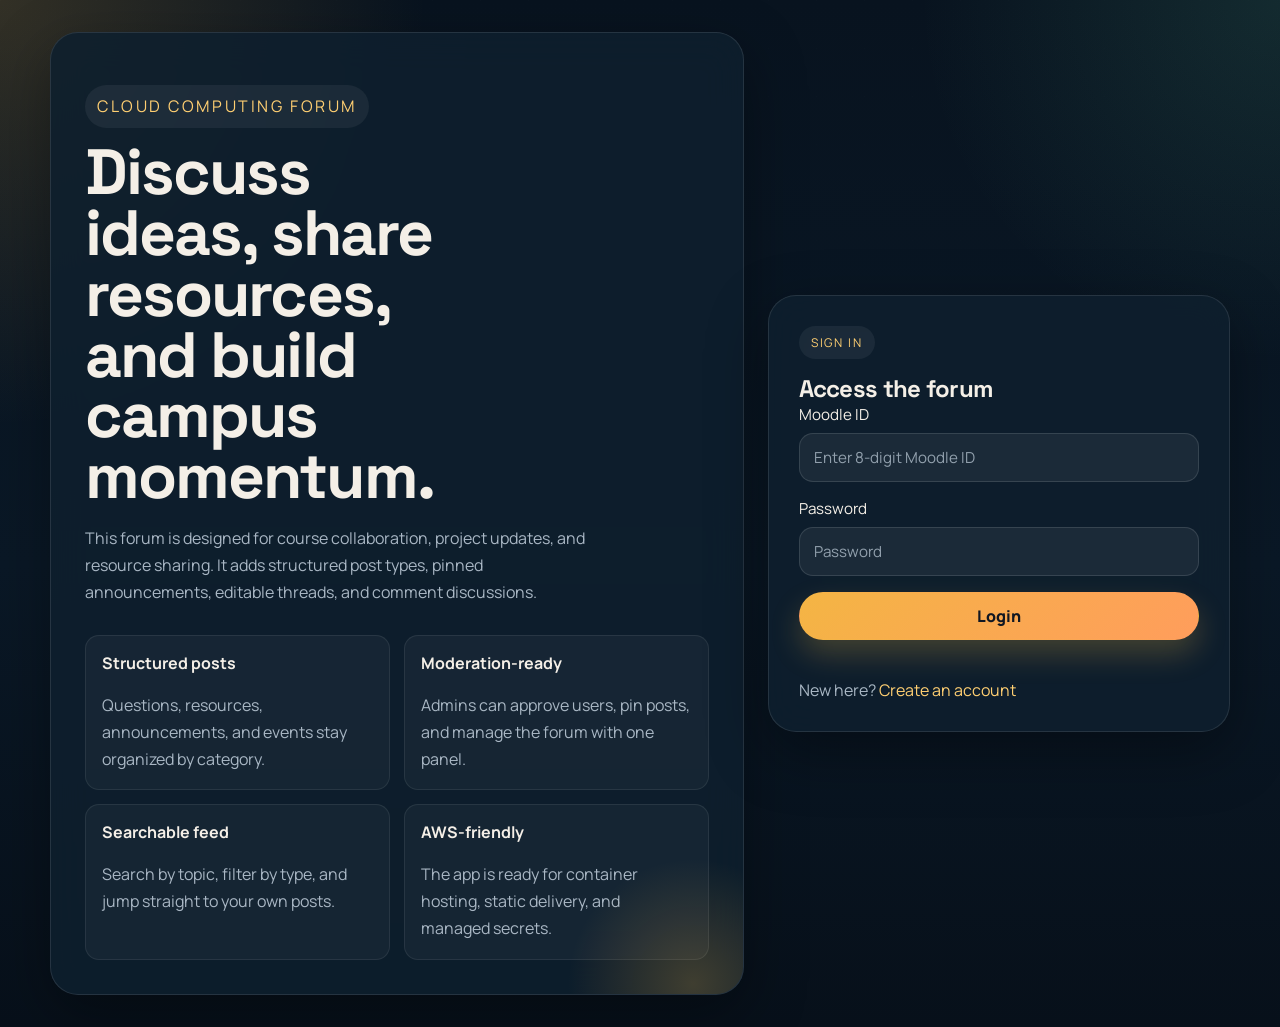
==== index.html @ 8db4f248 "first commit" ====
<!DOCTYPE html>
<html lang="en">
<head>
 <meta charset="UTF-8">
 <meta name="viewport" content="width=device-width, initial-scale=1.0">
 <title>Cloud Forum | Login</title>
 <link rel="stylesheet" href="styles.css">
</head>
<body data-page="login">
 <main class="shell">
  <section class="hero">
   <p class="eyebrow">Cloud Computing Forum</p>
   <h1>Discuss ideas, share resources, and build campus momentum.</h1>
   <p>This forum is designed for course collaboration, project updates, and resource sharing. It adds structured post types, pinned announcements, editable threads, and comment discussions.</p>

   <div class="feature-grid">
	<article class="feature-card">
	 <strong>Structured posts</strong>
	 <p>Questions, resources, announcements, and events stay organized by category.</p>
	</article>
	<article class="feature-card">
	 <strong>Moderation-ready</strong>
	 <p>Admins can approve users, pin posts, and manage the forum with one panel.</p>
	</article>
	<article class="feature-card">
	 <strong>Searchable feed</strong>
	 <p>Search by topic, filter by type, and jump straight to your own posts.</p>
	</article>
	<article class="feature-card">
	 <strong>AWS-friendly</strong>
	 <p>The app is ready for container hosting, static delivery, and managed secrets.</p>
	</article>
   </div>
  </section>

  <section class="auth-panel">
   <p class="eyebrow">Sign in</p>
   <h2>Access the forum</h2>
   <form class="auth-form" onsubmit="login(event)">
	<label>
	 Moodle ID
	 <input type="text" id="MID" placeholder="Enter 8-digit Moodle ID" inputmode="numeric" maxlength="8" required>
	</label>
	<label>
	 Password
	 <input type="password" id="password" placeholder="Password" required>
	</label>
	<button class="button button--block" type="submit">Login</button>
   </form>
   <p id="msg"></p>
   <p class="auth-links">New here? <a href="register.html">Create an account</a></p>
  </section>
 </main>

 <script src="config.js"></script>
 <script src="script.js"></script>
</body>
</html>
---- styles.css ----
@import url("https://fonts.googleapis.com/css2?family=Manrope:wght@400;500;600;700;800&family=Space+Grotesk:wght@500;700&display=swap");

:root {
  --bg: #08131f;
  --bg-elevated: rgba(8, 19, 31, 0.78);
  --panel: rgba(14, 31, 46, 0.88);
  --panel-strong: #12283a;
  --text: #f4efe7;
  --muted: #a9b7c4;
  --border: rgba(255, 255, 255, 0.1);
  --accent: #f4b544;
  --accent-strong: #ffcf72;
  --success: #67d4a6;
  --danger: #ff7b72;
  --shadow: 0 20px 60px rgba(0, 0, 0, 0.35);
  --radius-xl: 28px;
  --radius-lg: 20px;
  --radius-md: 14px;
  --radius-sm: 10px;
}

* {
  box-sizing: border-box;
}

html {
  scroll-behavior: smooth;
}

body {
  margin: 0;
  min-height: 100vh;
  font-family: "Manrope", sans-serif;
  color: var(--text);
  background:
    radial-gradient(circle at top left, rgba(244, 181, 68, 0.18), transparent 26%),
    radial-gradient(circle at top right, rgba(103, 212, 166, 0.12), transparent 22%),
    linear-gradient(180deg, #08131f 0%, #0a1826 55%, #07101a 100%);
}

body::before {
  content: "";
  position: fixed;
  inset: 0;
  pointer-events: none;
  background-image: linear-gradient(rgba(255, 255, 255, 0.03) 1px, transparent 1px), linear-gradient(90deg, rgba(255, 255, 255, 0.03) 1px, transparent 1px);
  background-size: 48px 48px;
  mask-image: linear-gradient(180deg, rgba(0, 0, 0, 0.48), transparent 90%);
  opacity: 0.45;
}

h1,
h2,
h3,
h4 {
  margin: 0;
  font-family: "Space Grotesk", sans-serif;
  letter-spacing: -0.03em;
}

p {
  margin: 0;
  color: var(--muted);
}

a {
  color: inherit;
}

button,
input,
select,
textarea {
  font: inherit;
}

button {
  cursor: pointer;
}

.hidden {
  display: none !important;
}

.shell,
.app-shell {
  width: min(1180px, calc(100% - 32px));
  margin: 0 auto;
}

.shell {
  display: grid;
  grid-template-columns: 1.2fr 0.8fr;
  gap: 24px;
  align-items: center;
  min-height: 100vh;
  padding: 32px 0;
}

.app-shell {
  padding: 28px 0 48px;
}

.auth-panel,
.panel,
.hero {
  border: 1px solid var(--border);
  background: var(--panel);
  backdrop-filter: blur(18px);
  box-shadow: var(--shadow);
}

.hero,
.panel {
  border-radius: var(--radius-xl);
}

.hero {
  padding: 34px;
  position: relative;
  overflow: hidden;
}

.hero::after {
  content: "";
  position: absolute;
  inset: auto -80px -120px auto;
  width: 260px;
  height: 260px;
  border-radius: 50%;
  background: radial-gradient(circle, rgba(244, 181, 68, 0.22), transparent 68%);
}

.eyebrow {
  display: inline-flex;
  gap: 8px;
  align-items: center;
  margin-bottom: 14px;
  padding: 8px 12px;
  border-radius: 999px;
  background: rgba(255, 255, 255, 0.06);
  color: var(--accent-strong);
  text-transform: uppercase;
  letter-spacing: 0.16em;
  font-size: 0.75rem;
}

.hero h1 {
  font-size: clamp(2.4rem, 5vw, 4.5rem);
  line-height: 0.95;
  max-width: 10ch;
}

.hero p {
  margin-top: 18px;
  max-width: 52ch;
  font-size: 1rem;
  line-height: 1.7;
}

.feature-grid {
  display: grid;
  grid-template-columns: repeat(2, minmax(0, 1fr));
  gap: 14px;
  margin-top: 28px;
}

.feature-card {
  padding: 16px;
  border: 1px solid rgba(255, 255, 255, 0.08);
  border-radius: var(--radius-md);
  background: rgba(255, 255, 255, 0.04);
}

.feature-card strong {
  display: block;
  margin-bottom: 6px;
  color: var(--text);
}

.auth-panel {
  padding: 30px;
  border-radius: var(--radius-xl);
}

.panel {
  padding: 24px;
}

.topbar {
  display: flex;
  gap: 18px;
  justify-content: space-between;
  align-items: flex-start;
  margin-bottom: 20px;
  padding: 26px;
  border: 1px solid var(--border);
  border-radius: var(--radius-xl);
  background: rgba(10, 24, 38, 0.78);
  backdrop-filter: blur(18px);
  box-shadow: var(--shadow);
}

.topbar__actions,
.action-row,
.post-actions,
.badge-row,
.section-head,
.comments-shell__head,
.post-card__meta,
.pagination-bar {
  display: flex;
  gap: 12px;
  align-items: center;
  flex-wrap: wrap;
}

.topbar__actions {
  justify-content: flex-end;
}

.section-head {
  justify-content: space-between;
  margin-bottom: 18px;
}

.toolbar,
.grid,
.stack-form,
.comment-form,
.auth-form {
  display: grid;
  gap: 16px;
}

.grid--two,
.filter-grid {
  grid-template-columns: repeat(2, minmax(0, 1fr));
}

.filter-grid {
  display: grid;
  gap: 16px;
}

.stack-form label,
.auth-form label,
.filter-grid label,
.toolbar label {
  display: grid;
  gap: 8px;
  color: var(--text);
  font-size: 0.95rem;
}

input,
select,
textarea {
  width: 100%;
  padding: 13px 14px;
  border: 1px solid rgba(255, 255, 255, 0.12);
  border-radius: var(--radius-md);
  background: rgba(255, 255, 255, 0.06);
  color: var(--text);
  outline: none;
  transition: border-color 150ms ease, box-shadow 150ms ease, transform 150ms ease;
}

input::placeholder,
textarea::placeholder {
  color: #92a0ad;
}

input:focus,
select:focus,
textarea:focus {
  border-color: rgba(244, 181, 68, 0.7);
  box-shadow: 0 0 0 4px rgba(244, 181, 68, 0.12);
}

textarea {
  resize: vertical;
  min-height: 130px;
}

.button {
  display: inline-flex;
  align-items: center;
  justify-content: center;
  gap: 8px;
  padding: 12px 18px;
  border: 1px solid transparent;
  border-radius: 999px;
  background: linear-gradient(135deg, var(--accent), #ff9d5c);
  color: #111722;
  font-weight: 800;
  text-decoration: none;
  box-shadow: 0 14px 30px rgba(244, 181, 68, 0.24);
  transition: transform 150ms ease, box-shadow 150ms ease, opacity 150ms ease;
}

.button:hover {
  transform: translateY(-1px);
  box-shadow: 0 18px 34px rgba(244, 181, 68, 0.3);
}

.button:disabled {
  opacity: 0.5;
  cursor: not-allowed;
  transform: none;
  box-shadow: none;
}

.button--ghost {
  background: rgba(255, 255, 255, 0.05);
  color: var(--text);
  border-color: rgba(255, 255, 255, 0.12);
  box-shadow: none;
}

.button--compact {
  padding: 10px 14px;
  font-size: 0.92rem;
}

.button--ghost:hover {
  background: rgba(255, 255, 255, 0.08);
  box-shadow: none;
}

.button--block {
  width: 100%;
}

.badge-row,
.tag-row {
  margin-bottom: 12px;
}

.badge {
  display: inline-flex;
  align-items: center;
  gap: 6px;
  padding: 6px 10px;
  border-radius: 999px;
  background: rgba(255, 255, 255, 0.08);
  color: var(--text);
  font-size: 0.78rem;
  font-weight: 700;
  text-transform: uppercase;
  letter-spacing: 0.08em;
}

.badge--soft {
  background: rgba(103, 212, 166, 0.16);
  color: #aff2d1;
}

.badge--accent {
  background: rgba(244, 181, 68, 0.18);
  color: #ffd88a;
}

.tag-row {
  display: flex;
  gap: 8px;
  flex-wrap: wrap;
}

.tag {
  display: inline-flex;
  align-items: center;
  padding: 7px 10px;
  border-radius: 999px;
  background: rgba(255, 255, 255, 0.06);
  color: var(--muted);
  font-size: 0.8rem;
}

.feed,
.users-grid {
  display: grid;
  gap: 16px;
}

.post-card,
.user-card,
.empty-state,
.comments-shell,
.state-message {
  border: 1px solid var(--border);
  border-radius: var(--radius-lg);
  background: rgba(255, 255, 255, 0.04);
}

.post-card,
.user-card {
  padding: 22px;
}

.post-card {
  display: grid;
  gap: 16px;
}

.post-card--pinned {
  border-color: rgba(244, 181, 68, 0.42);
  box-shadow: 0 18px 40px rgba(244, 181, 68, 0.1);
}

.post-card__header {
  display: flex;
  justify-content: space-between;
  gap: 16px;
  align-items: flex-start;
}

.post-card__header h3 {
  font-size: clamp(1.2rem, 2vw, 1.6rem);
}

.post-card__meta {
  color: var(--muted);
  font-size: 0.86rem;
}

.post-card__content {
  line-height: 1.75;
  color: #dee7ef;
}

.resource-link {
  display: inline-flex;
  align-items: center;
  width: fit-content;
  gap: 8px;
  color: var(--accent-strong);
  font-weight: 700;
  text-decoration: none;
}

.post-actions {
  gap: 10px;
}

.edit-form,
.comments-panel {
  margin-top: 4px;
}

.comments-shell {
  padding: 18px;
}

.comments-shell__head {
  justify-content: space-between;
  margin-bottom: 14px;
}

.comments-list {
  display: grid;
  gap: 12px;
  margin-bottom: 14px;
}

.comment-card {
  padding: 14px;
  border-radius: var(--radius-md);
  background: rgba(255, 255, 255, 0.05);
  border: 1px solid rgba(255, 255, 255, 0.08);
}

.comment-card__meta {
  display: flex;
  justify-content: space-between;
  gap: 12px;
  margin-bottom: 8px;
  color: var(--muted);
  font-size: 0.85rem;
}

.empty-state,
.state-message {
  display: grid;
  gap: 10px;
  padding: 28px;
  text-align: center;
}

.empty-state--compact {
  padding: 18px;
}

.state-message {
  color: var(--muted);
}

.state-message.is-error,
.message.is-error,
#msg.is-error {
  color: #ffb4af;
}

.state-message.is-success,
.message.is-success,
#msg.is-success {
  color: var(--success);
}

.pagination-bar {
  justify-content: center;
  margin-top: 18px;
  color: var(--muted);
}

.message,
#msg {
  min-height: 1.3em;
  color: var(--muted);
}

.auth-links,
.subtle-link {
  margin-top: 18px;
  color: var(--muted);
}

.auth-links a,
.subtle-link a {
  color: var(--accent-strong);
  text-decoration: none;
}

.mini-stat-grid {
  display: grid;
  grid-template-columns: repeat(3, minmax(0, 1fr));
  gap: 14px;
  margin-bottom: 18px;
}

.mini-stat {
  padding: 16px;
  border-radius: var(--radius-md);
  background: rgba(255, 255, 255, 0.05);
  border: 1px solid rgba(255, 255, 255, 0.08);
}

.mini-stat strong {
  display: block;
  margin-top: 6px;
  font-size: 1.2rem;
  color: var(--text);
}

.user-card {
  display: flex;
  justify-content: space-between;
  gap: 16px;
  align-items: center;
}

@media (max-width: 980px) {
  .shell,
  .topbar,
  .user-card,
  .post-card__header {
    grid-template-columns: 1fr;
    flex-direction: column;
  }

  .shell {
    grid-template-columns: 1fr;
    min-height: auto;
    padding: 20px 0 34px;
  }

  .feature-grid,
  .grid--two,
  .filter-grid,
  .mini-stat-grid {
    grid-template-columns: 1fr;
  }

  .topbar__actions {
    justify-content: flex-start;
  }
}

@media (max-width: 640px) {
  .shell,
  .app-shell {
    width: min(100% - 20px, 1180px);
  }

  .panel,
  .auth-panel,
  .hero,
  .topbar {
    padding: 20px;
    border-radius: 22px;
  }

  .post-card,
  .user-card {
    padding: 18px;
  }

  .post-actions,
  .topbar__actions,
  .pagination-bar,
  .action-row {
    align-items: stretch;
  }

  .button {
    width: 100%;
  }
}
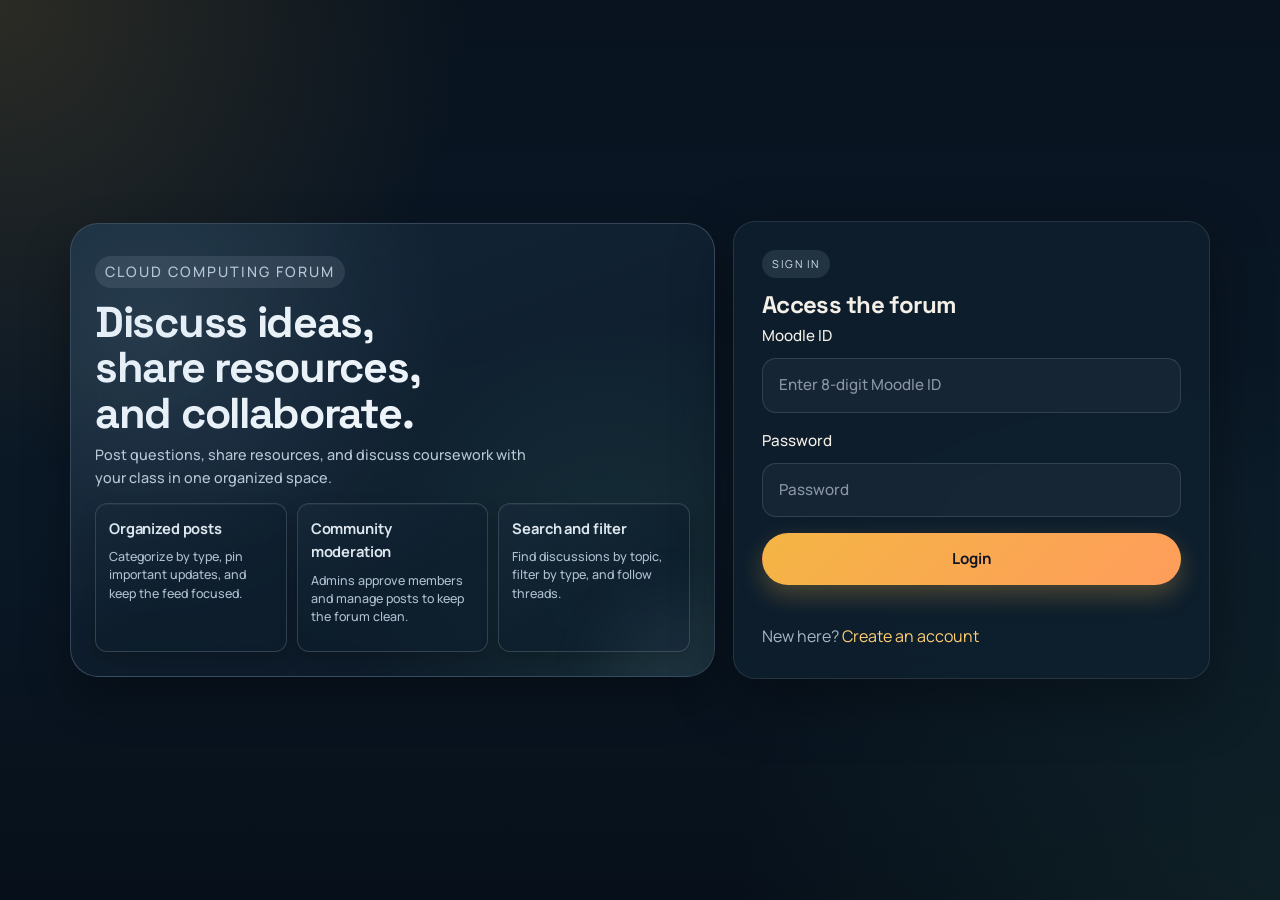
==== commit 05440994: "ui change" ====
--- a/index.html
+++ b/index.html
@@ -10,25 +10,21 @@
  <main class="shell">
   <section class="hero">
    <p class="eyebrow">Cloud Computing Forum</p>
-   <h1>Discuss ideas, share resources, and build campus momentum.</h1>
-   <p>This forum is designed for course collaboration, project updates, and resource sharing. It adds structured post types, pinned announcements, editable threads, and comment discussions.</p>
+   <h1>Discuss ideas, share resources, and collaborate.</h1>
+   <p>Post questions, share resources, and discuss coursework with your class in one organized space.</p>
 
    <div class="feature-grid">
 	<article class="feature-card">
-	 <strong>Structured posts</strong>
-	 <p>Questions, resources, announcements, and events stay organized by category.</p>
+	 <strong>Organized posts</strong>
+	 <p>Categorize by type, pin important updates, and keep the feed focused.</p>
 	</article>
 	<article class="feature-card">
-	 <strong>Moderation-ready</strong>
-	 <p>Admins can approve users, pin posts, and manage the forum with one panel.</p>
+	 <strong>Community moderation</strong>
+	 <p>Admins approve members and manage posts to keep the forum clean.</p>
 	</article>
 	<article class="feature-card">
-	 <strong>Searchable feed</strong>
-	 <p>Search by topic, filter by type, and jump straight to your own posts.</p>
-	</article>
-	<article class="feature-card">
-	 <strong>AWS-friendly</strong>
-	 <p>The app is ready for container hosting, static delivery, and managed secrets.</p>
+	 <strong>Search and filter</strong>
+	 <p>Find discussions by topic, filter by type, and follow threads.</p>
 	</article>
    </div>
   </section>
--- a/styles.css
+++ b/styles.css
@@ -12,607 +12,155 @@
   --accent-strong: #ffcf72;
   --success: #67d4a6;
   --danger: #ff7b72;
-  --shadow: 0 20px 60px rgba(0, 0, 0, 0.35);
+  --shadow-sm: 0 4px 12px rgba(0, 0, 0, 0.15);
+  --shadow: 0 12px 32px rgba(0, 0, 0, 0.25);
+  --shadow-lg: 0 20px 60px rgba(0, 0, 0, 0.35);
   --radius-xl: 28px;
   --radius-lg: 20px;
   --radius-md: 14px;
   --radius-sm: 10px;
 }
 
-* {
-  box-sizing: border-box;
-}
-
-html {
-  scroll-behavior: smooth;
-}
+* { box-sizing: border-box; }
+html { scroll-behavior: smooth; }
 
 body {
-  margin: 0;
-  min-height: 100vh;
-  font-family: "Manrope", sans-serif;
-  color: var(--text);
-  background:
-    radial-gradient(circle at top left, rgba(244, 181, 68, 0.18), transparent 26%),
-    radial-gradient(circle at top right, rgba(103, 212, 166, 0.12), transparent 22%),
-    linear-gradient(180deg, #08131f 0%, #0a1826 55%, #07101a 100%);
+  margin: 0; min-height: 100vh; font-family: "Manrope", sans-serif; color: var(--text);
+  background: radial-gradient(circle at top left, rgba(244, 181, 68, 0.15), transparent 30%), radial-gradient(circle at bottom right, rgba(103, 212, 166, 0.08), transparent 35%), linear-gradient(180deg, #08131f 0%, #0a1826 55%, #07101a 100%);
+  line-height: 1.6;
 }
 
 body::before {
-  content: "";
-  position: fixed;
-  inset: 0;
-  pointer-events: none;
+  content: ""; position: fixed; inset: 0; pointer-events: none;
   background-image: linear-gradient(rgba(255, 255, 255, 0.03) 1px, transparent 1px), linear-gradient(90deg, rgba(255, 255, 255, 0.03) 1px, transparent 1px);
-  background-size: 48px 48px;
-  mask-image: linear-gradient(180deg, rgba(0, 0, 0, 0.48), transparent 90%);
-  opacity: 0.45;
+  background-size: 48px 48px; mask-image: linear-gradient(180deg, rgba(0, 0, 0, 0.48), transparent 90%); opacity: 0.45;
 }
 
-h1,
-h2,
-h3,
-h4 {
-  margin: 0;
-  font-family: "Space Grotesk", sans-serif;
-  letter-spacing: -0.03em;
-}
+h1, h2, h3, h4 { margin: 0; font-family: "Space Grotesk", sans-serif; letter-spacing: -0.03em; }
+p { margin: 0; color: var(--muted); }
+a { color: inherit; }
+button, input, select, textarea { font: inherit; }
+button { cursor: pointer; }
+.hidden { display: none !important; }
 
-p {
-  margin: 0;
-  color: var(--muted);
-}
+.shell, .app-shell { width: min(1140px, calc(100% - 28px)); margin: 0 auto; }
+.shell { display: grid; grid-template-columns: 1.15fr 0.85fr; gap: 18px; align-items: center; min-height: 100vh; padding: 14px 0; }
+.app-shell { padding: 28px 0 48px; }
 
-a {
-  color: inherit;
-}
+.auth-panel, .panel, .hero { border: 1px solid var(--border); background: var(--panel); backdrop-filter: blur(18px); }
+.hero, .panel { border-radius: var(--radius-xl); }
 
-button,
-input,
-select,
-textarea {
-  font: inherit;
-}
+.hero { padding: 24px; position: relative; overflow: hidden; box-shadow: 0 20px 48px rgba(0, 0, 0, 0.32); border: 1px solid rgba(148, 173, 197, 0.3); background: linear-gradient(160deg, rgba(20, 39, 56, 0.92), rgba(13, 26, 40, 0.9)); }
+.hero::before { content: ""; position: absolute; inset: 0; background: radial-gradient(circle at 12% 22%, rgba(156, 195, 224, 0.14), transparent 45%), radial-gradient(circle at 86% 82%, rgba(103, 212, 166, 0.1), transparent 42%); pointer-events: none; }
+.hero::after { content: ""; position: absolute; inset: auto -90px -120px auto; width: 240px; height: 240px; border-radius: 50%; background: radial-gradient(circle, rgba(156, 195, 224, 0.2), transparent 68%); filter: blur(24px); opacity: 0.55; }
 
-button {
-  cursor: pointer;
-}
+.eyebrow { display: inline-flex; gap: 8px; align-items: center; margin-bottom: 8px; padding: 5px 10px; border-radius: 999px; background: rgba(169, 183, 196, 0.14); color: #d8e2eb; text-transform: uppercase; letter-spacing: 0.14em; font-size: 0.68rem; }
 
-.hidden {
-  display: none !important;
-}
+.hero h1 { font-size: clamp(1.7rem, 3.6vw, 2.7rem); line-height: 1.05; max-width: 13ch; color: #eff5fa; font-weight: 700; letter-spacing: -0.03em; margin-bottom: 8px; }
+.hero p { margin-top: 8px; max-width: 50ch; font-size: 0.9rem; line-height: 1.55; color: #b8c7d5; font-weight: 500; margin-bottom: 12px; }
 
-.shell,
-.app-shell {
-  width: min(1180px, calc(100% - 32px));
-  margin: 0 auto;
-}
+.feature-grid { display: grid; grid-template-columns: repeat(3, minmax(0, 1fr)); gap: 10px; margin-top: 14px; }
 
-.shell {
-  display: grid;
-  grid-template-columns: 1.2fr 0.8fr;
-  gap: 24px;
-  align-items: center;
-  min-height: 100vh;
-  padding: 32px 0;
-}
+.feature-card { padding: 13px; border: 1px solid rgba(169, 183, 196, 0.24); border-radius: 12px; background: rgba(13, 30, 45, 0.72); backdrop-filter: blur(10px); transition: all 220ms ease; position: relative; overflow: hidden; box-shadow: inset 0 1px 1px rgba(255, 255, 255, 0.06), 0 8px 18px rgba(0, 0, 0, 0.2); }
+.feature-card::before { content: ""; position: absolute; inset: 0; background: linear-gradient(150deg, rgba(156, 195, 224, 0.08), transparent 55%); opacity: 0.7; transition: opacity 220ms ease; pointer-events: none; }
+.feature-card:hover { border-color: rgba(156, 195, 224, 0.45); background: rgba(16, 35, 52, 0.9); transform: translateY(-1px); box-shadow: inset 0 1px 1px rgba(255, 255, 255, 0.08), 0 10px 24px rgba(0, 0, 0, 0.28); }
+.feature-card:hover::before { opacity: 1; }
+.feature-card strong { display: block; margin-bottom: 6px; color: #dfe8f0; font-size: 0.92rem; font-weight: 700; letter-spacing: -0.01em; }
+.feature-card p { color: #aec0d0; font-size: 0.78rem; line-height: 1.45; }
 
-.app-shell {
-  padding: 28px 0 48px;
-}
+.auth-panel { padding: 28px; border-radius: 22px; box-shadow: var(--shadow-lg); }
+.panel { padding: 28px; box-shadow: var(--shadow-sm); }
 
-.auth-panel,
-.panel,
-.hero {
-  border: 1px solid var(--border);
-  background: var(--panel);
-  backdrop-filter: blur(18px);
-  box-shadow: var(--shadow);
-}
+.topbar { display: flex; gap: 18px; justify-content: space-between; align-items: flex-start; margin-bottom: 20px; padding: 28px; border: 1px solid var(--border); border-radius: var(--radius-xl); background: rgba(10, 24, 38, 0.8); backdrop-filter: blur(18px); box-shadow: var(--shadow); }
 
-.hero,
-.panel {
-  border-radius: var(--radius-xl);
-}
+.topbar__actions, .action-row, .post-actions, .badge-row, .section-head, .comments-shell__head, .post-card__meta, .pagination-bar { display: flex; gap: 12px; align-items: center; flex-wrap: wrap; }
+.topbar__actions { justify-content: flex-end; }
+.section-head { justify-content: space-between; margin-bottom: 18px; }
 
-.hero {
-  padding: 34px;
-  position: relative;
-  overflow: hidden;
-}
+.toolbar, .grid, .stack-form, .comment-form, .auth-form { display: grid; gap: 16px; }
+.grid--two, .filter-grid { grid-template-columns: repeat(2, minmax(0, 1fr)); }
+.filter-grid { display: grid; gap: 16px; }
 
-.hero::after {
-  content: "";
-  position: absolute;
-  inset: auto -80px -120px auto;
-  width: 260px;
-  height: 260px;
-  border-radius: 50%;
-  background: radial-gradient(circle, rgba(244, 181, 68, 0.22), transparent 68%);
-}
+.stack-form label, .auth-form label, .filter-grid label, .toolbar label { display: grid; gap: 10px; color: var(--text); font-size: 0.95rem; font-weight: 500; }
 
-.eyebrow {
-  display: inline-flex;
-  gap: 8px;
-  align-items: center;
-  margin-bottom: 14px;
-  padding: 8px 12px;
-  border-radius: 999px;
-  background: rgba(255, 255, 255, 0.06);
-  color: var(--accent-strong);
-  text-transform: uppercase;
-  letter-spacing: 0.16em;
-  font-size: 0.75rem;
-}
+input, select, textarea { width: 100%; padding: 14px 16px; border: 1.5px solid rgba(255, 255, 255, 0.12); border-radius: var(--radius-md); background: rgba(255, 255, 255, 0.04); color: var(--text); outline: none; transition: all 200ms ease; font-size: 0.95rem; }
+input::placeholder, textarea::placeholder { color: #8a96a3; }
+input:hover, select:hover, textarea:hover { background: rgba(255, 255, 255, 0.06); border-color: rgba(255, 255, 255, 0.18); }
+input:focus, select:focus, textarea:focus { background: rgba(255, 255, 255, 0.08); border-color: rgba(244, 181, 68, 0.6); box-shadow: 0 0 0 3px rgba(244, 181, 68, 0.1), inset 0 1px 2px rgba(0, 0, 0, 0.1); }
+textarea { resize: vertical; min-height: 130px; }
 
-.hero h1 {
-  font-size: clamp(2.4rem, 5vw, 4.5rem);
-  line-height: 0.95;
-  max-width: 10ch;
-}
+.button { display: inline-flex; align-items: center; justify-content: center; gap: 8px; padding: 13px 24px; border: 1px solid transparent; border-radius: 999px; background: linear-gradient(135deg, var(--accent), #ff9d5c); color: #111722; font-weight: 700; font-size: 0.95rem; text-decoration: none; box-shadow: 0 10px 24px rgba(244, 181, 68, 0.28); transition: all 200ms cubic-bezier(0.34, 1.56, 0.64, 1); position: relative; overflow: hidden; }
+.button::before { content: ""; position: absolute; inset: 0; background: linear-gradient(135deg, transparent, rgba(255, 255, 255, 0.1), transparent); transform: translateX(-100%); }
+.button:hover { transform: translateY(-2px); box-shadow: 0 14px 32px rgba(244, 181, 68, 0.35); }
+.button:hover::before { animation: shine 600ms ease-in-out; }
+.button:active { transform: translateY(0); }
+.button:disabled { opacity: 0.5; cursor: not-allowed; transform: none; box-shadow: none; }
 
-.hero p {
-  margin-top: 18px;
-  max-width: 52ch;
-  font-size: 1rem;
-  line-height: 1.7;
-}
+@keyframes shine { to { transform: translateX(100%); } }
 
-.feature-grid {
-  display: grid;
-  grid-template-columns: repeat(2, minmax(0, 1fr));
-  gap: 14px;
-  margin-top: 28px;
-}
+.button--ghost { background: rgba(255, 255, 255, 0.05); color: var(--text); border-color: rgba(255, 255, 255, 0.15); box-shadow: none; }
+.button--compact { padding: 10px 16px; font-size: 0.87rem; }
+.button--ghost:hover { background: rgba(255, 255, 255, 0.1); border-color: rgba(255, 255, 255, 0.25); box-shadow: 0 6px 16px rgba(0, 0, 0, 0.2); }
+.button--block { width: 100%; }
 
-.feature-card {
-  padding: 16px;
-  border: 1px solid rgba(255, 255, 255, 0.08);
-  border-radius: var(--radius-md);
-  background: rgba(255, 255, 255, 0.04);
-}
+.badge-row, .tag-row { margin-bottom: 12px; }
+.badge { display: inline-flex; align-items: center; gap: 6px; padding: 7px 12px; border-radius: 999px; background: rgba(255, 255, 255, 0.1); color: var(--text); font-size: 0.77rem; font-weight: 600; text-transform: uppercase; letter-spacing: 0.1em; border: 1px solid rgba(255, 255, 255, 0.15); }
+.badge--soft { background: rgba(103, 212, 166, 0.16); color: #aff2d1; }
+.badge--accent { background: rgba(244, 181, 68, 0.18); color: #ffd88a; }
+.tag-row { display: flex; gap: 8px; flex-wrap: wrap; }
+.tag { display: inline-flex; align-items: center; padding: 7px 10px; border-radius: 999px; background: rgba(255, 255, 255, 0.06); color: var(--muted); font-size: 0.8rem; }
 
-.feature-card strong {
-  display: block;
-  margin-bottom: 6px;
-  color: var(--text);
-}
+.feed, .users-grid { display: grid; gap: 16px; }
+.post-card, .user-card, .empty-state, .comments-shell, .state-message { border: 1px solid var(--border); border-radius: var(--radius-lg); background: rgba(255, 255, 255, 0.04); transition: all 200ms ease; }
+.post-card, .user-card { padding: 24px; }
+.post-card:hover { border-color: rgba(255, 255, 255, 0.15); background: rgba(255, 255, 255, 0.06); box-shadow: var(--shadow-sm); }
+.post-card { display: grid; gap: 16px; }
+.post-card--pinned { border-color: rgba(244, 181, 68, 0.5); background: linear-gradient(135deg, rgba(244, 181, 68, 0.08), rgba(255, 207, 114, 0.04)); box-shadow: 0 12px 32px rgba(244, 181, 68, 0.15); }
 
-.auth-panel {
-  padding: 30px;
-  border-radius: var(--radius-xl);
-}
+.post-card__header { display: flex; justify-content: space-between; gap: 16px; align-items: flex-start; }
+.post-card__header h3 { font-size: clamp(1.2rem, 2vw, 1.6rem); }
+.post-card__meta { color: var(--muted); font-size: 0.86rem; }
+.post-card__content { line-height: 1.75; color: #dee7ef; }
+.resource-link { display: inline-flex; align-items: center; width: fit-content; gap: 8px; color: var(--accent-strong); font-weight: 700; text-decoration: none; }
 
-.panel {
-  padding: 24px;
-}
+.post-actions { gap: 10px; }
+.edit-form, .comments-panel { margin-top: 4px; }
+.comments-shell { padding: 18px; }
+.comments-shell__head { justify-content: space-between; margin-bottom: 14px; }
+.comments-list { display: grid; gap: 12px; margin-bottom: 14px; }
+.comment-card { padding: 16px; border-radius: var(--radius-md); background: rgba(255, 255, 255, 0.04); border: 1px solid rgba(255, 255, 255, 0.08); transition: all 200ms ease; }
+.comment-card:hover { background: rgba(255, 255, 255, 0.07); border-color: rgba(255, 255, 255, 0.15); }
+.comment-card__meta { display: flex; justify-content: space-between; gap: 12px; margin-bottom: 8px; color: var(--muted); font-size: 0.85rem; }
 
-.topbar {
-  display: flex;
-  gap: 18px;
-  justify-content: space-between;
-  align-items: flex-start;
-  margin-bottom: 20px;
-  padding: 26px;
-  border: 1px solid var(--border);
-  border-radius: var(--radius-xl);
-  background: rgba(10, 24, 38, 0.78);
-  backdrop-filter: blur(18px);
-  box-shadow: var(--shadow);
-}
+.empty-state, .state-message { display: grid; gap: 10px; padding: 28px; text-align: center; }
+.empty-state--compact { padding: 18px; }
+.state-message { color: var(--muted); }
+.state-message.is-error, .message.is-error, #msg.is-error { color: #ffb4af; }
+.state-message.is-success, .message.is-success, #msg.is-success { color: var(--success); }
 
-.topbar__actions,
-.action-row,
-.post-actions,
-.badge-row,
-.section-head,
-.comments-shell__head,
-.post-card__meta,
-.pagination-bar {
-  display: flex;
-  gap: 12px;
-  align-items: center;
-  flex-wrap: wrap;
-}
+.pagination-bar { justify-content: center; margin-top: 18px; color: var(--muted); }
+.message, #msg { min-height: 1.3em; color: var(--muted); }
+.auth-links, .subtle-link { margin-top: 18px; color: var(--muted); }
+.auth-links a, .subtle-link a { color: var(--accent-strong); text-decoration: none; }
 
-.topbar__actions {
-  justify-content: flex-end;
-}
+.mini-stat-grid { display: grid; grid-template-columns: repeat(3, minmax(0, 1fr)); gap: 14px; margin-bottom: 18px; }
+.mini-stat { padding: 20px; border-radius: var(--radius-md); background: rgba(255, 255, 255, 0.05); border: 1px solid rgba(255, 255, 255, 0.1); transition: all 200ms ease; }
+.mini-stat:hover { background: rgba(255, 255, 255, 0.08); border-color: rgba(255, 255, 255, 0.18); }
+.mini-stat strong { display: block; margin-top: 8px; font-size: 1.35rem; color: var(--accent-strong); }
 
-.section-head {
-  justify-content: space-between;
-  margin-bottom: 18px;
-}
-
-.toolbar,
-.grid,
-.stack-form,
-.comment-form,
-.auth-form {
-  display: grid;
-  gap: 16px;
-}
-
-.grid--two,
-.filter-grid {
-  grid-template-columns: repeat(2, minmax(0, 1fr));
-}
-
-.filter-grid {
-  display: grid;
-  gap: 16px;
-}
-
-.stack-form label,
-.auth-form label,
-.filter-grid label,
-.toolbar label {
-  display: grid;
-  gap: 8px;
-  color: var(--text);
-  font-size: 0.95rem;
-}
-
-input,
-select,
-textarea {
-  width: 100%;
-  padding: 13px 14px;
-  border: 1px solid rgba(255, 255, 255, 0.12);
-  border-radius: var(--radius-md);
-  background: rgba(255, 255, 255, 0.06);
-  color: var(--text);
-  outline: none;
-  transition: border-color 150ms ease, box-shadow 150ms ease, transform 150ms ease;
-}
-
-input::placeholder,
-textarea::placeholder {
-  color: #92a0ad;
-}
-
-input:focus,
-select:focus,
-textarea:focus {
-  border-color: rgba(244, 181, 68, 0.7);
-  box-shadow: 0 0 0 4px rgba(244, 181, 68, 0.12);
-}
-
-textarea {
-  resize: vertical;
-  min-height: 130px;
-}
-
-.button {
-  display: inline-flex;
-  align-items: center;
-  justify-content: center;
-  gap: 8px;
-  padding: 12px 18px;
-  border: 1px solid transparent;
-  border-radius: 999px;
-  background: linear-gradient(135deg, var(--accent), #ff9d5c);
-  color: #111722;
-  font-weight: 800;
-  text-decoration: none;
-  box-shadow: 0 14px 30px rgba(244, 181, 68, 0.24);
-  transition: transform 150ms ease, box-shadow 150ms ease, opacity 150ms ease;
-}
-
-.button:hover {
-  transform: translateY(-1px);
-  box-shadow: 0 18px 34px rgba(244, 181, 68, 0.3);
-}
-
-.button:disabled {
-  opacity: 0.5;
-  cursor: not-allowed;
-  transform: none;
-  box-shadow: none;
-}
-
-.button--ghost {
-  background: rgba(255, 255, 255, 0.05);
-  color: var(--text);
-  border-color: rgba(255, 255, 255, 0.12);
-  box-shadow: none;
-}
-
-.button--compact {
-  padding: 10px 14px;
-  font-size: 0.92rem;
-}
-
-.button--ghost:hover {
-  background: rgba(255, 255, 255, 0.08);
-  box-shadow: none;
-}
-
-.button--block {
-  width: 100%;
-}
-
-.badge-row,
-.tag-row {
-  margin-bottom: 12px;
-}
-
-.badge {
-  display: inline-flex;
-  align-items: center;
-  gap: 6px;
-  padding: 6px 10px;
-  border-radius: 999px;
-  background: rgba(255, 255, 255, 0.08);
-  color: var(--text);
-  font-size: 0.78rem;
-  font-weight: 700;
-  text-transform: uppercase;
-  letter-spacing: 0.08em;
-}
-
-.badge--soft {
-  background: rgba(103, 212, 166, 0.16);
-  color: #aff2d1;
-}
-
-.badge--accent {
-  background: rgba(244, 181, 68, 0.18);
-  color: #ffd88a;
-}
-
-.tag-row {
-  display: flex;
-  gap: 8px;
-  flex-wrap: wrap;
-}
-
-.tag {
-  display: inline-flex;
-  align-items: center;
-  padding: 7px 10px;
-  border-radius: 999px;
-  background: rgba(255, 255, 255, 0.06);
-  color: var(--muted);
-  font-size: 0.8rem;
-}
-
-.feed,
-.users-grid {
-  display: grid;
-  gap: 16px;
-}
-
-.post-card,
-.user-card,
-.empty-state,
-.comments-shell,
-.state-message {
-  border: 1px solid var(--border);
-  border-radius: var(--radius-lg);
-  background: rgba(255, 255, 255, 0.04);
-}
-
-.post-card,
-.user-card {
-  padding: 22px;
-}
-
-.post-card {
-  display: grid;
-  gap: 16px;
-}
-
-.post-card--pinned {
-  border-color: rgba(244, 181, 68, 0.42);
-  box-shadow: 0 18px 40px rgba(244, 181, 68, 0.1);
-}
-
-.post-card__header {
-  display: flex;
-  justify-content: space-between;
-  gap: 16px;
-  align-items: flex-start;
-}
-
-.post-card__header h3 {
-  font-size: clamp(1.2rem, 2vw, 1.6rem);
-}
-
-.post-card__meta {
-  color: var(--muted);
-  font-size: 0.86rem;
-}
-
-.post-card__content {
-  line-height: 1.75;
-  color: #dee7ef;
-}
-
-.resource-link {
-  display: inline-flex;
-  align-items: center;
-  width: fit-content;
-  gap: 8px;
-  color: var(--accent-strong);
-  font-weight: 700;
-  text-decoration: none;
-}
-
-.post-actions {
-  gap: 10px;
-}
-
-.edit-form,
-.comments-panel {
-  margin-top: 4px;
-}
-
-.comments-shell {
-  padding: 18px;
-}
-
-.comments-shell__head {
-  justify-content: space-between;
-  margin-bottom: 14px;
-}
-
-.comments-list {
-  display: grid;
-  gap: 12px;
-  margin-bottom: 14px;
-}
-
-.comment-card {
-  padding: 14px;
-  border-radius: var(--radius-md);
-  background: rgba(255, 255, 255, 0.05);
-  border: 1px solid rgba(255, 255, 255, 0.08);
-}
-
-.comment-card__meta {
-  display: flex;
-  justify-content: space-between;
-  gap: 12px;
-  margin-bottom: 8px;
-  color: var(--muted);
-  font-size: 0.85rem;
-}
-
-.empty-state,
-.state-message {
-  display: grid;
-  gap: 10px;
-  padding: 28px;
-  text-align: center;
-}
-
-.empty-state--compact {
-  padding: 18px;
-}
-
-.state-message {
-  color: var(--muted);
-}
-
-.state-message.is-error,
-.message.is-error,
-#msg.is-error {
-  color: #ffb4af;
-}
-
-.state-message.is-success,
-.message.is-success,
-#msg.is-success {
-  color: var(--success);
-}
-
-.pagination-bar {
-  justify-content: center;
-  margin-top: 18px;
-  color: var(--muted);
-}
-
-.message,
-#msg {
-  min-height: 1.3em;
-  color: var(--muted);
-}
-
-.auth-links,
-.subtle-link {
-  margin-top: 18px;
-  color: var(--muted);
-}
-
-.auth-links a,
-.subtle-link a {
-  color: var(--accent-strong);
-  text-decoration: none;
-}
-
-.mini-stat-grid {
-  display: grid;
-  grid-template-columns: repeat(3, minmax(0, 1fr));
-  gap: 14px;
-  margin-bottom: 18px;
-}
-
-.mini-stat {
-  padding: 16px;
-  border-radius: var(--radius-md);
-  background: rgba(255, 255, 255, 0.05);
-  border: 1px solid rgba(255, 255, 255, 0.08);
-}
-
-.mini-stat strong {
-  display: block;
-  margin-top: 6px;
-  font-size: 1.2rem;
-  color: var(--text);
-}
-
-.user-card {
-  display: flex;
-  justify-content: space-between;
-  gap: 16px;
-  align-items: center;
-}
+.user-card { display: flex; justify-content: space-between; gap: 16px; align-items: center; }
 
 @media (max-width: 980px) {
-  .shell,
-  .topbar,
-  .user-card,
-  .post-card__header {
-    grid-template-columns: 1fr;
-    flex-direction: column;
-  }
-
-  .shell {
-    grid-template-columns: 1fr;
-    min-height: auto;
-    padding: 20px 0 34px;
-  }
-
-  .feature-grid,
-  .grid--two,
-  .filter-grid,
-  .mini-stat-grid {
-    grid-template-columns: 1fr;
-  }
-
-  .topbar__actions {
-    justify-content: flex-start;
-  }
+  .shell, .topbar, .user-card, .post-card__header { grid-template-columns: 1fr; flex-direction: column; }
+  .shell { grid-template-columns: 1fr; min-height: auto; padding: 16px 0 24px; }
+  .feature-grid, .grid--two, .filter-grid, .mini-stat-grid { grid-template-columns: 1fr; }
+  .topbar__actions { justify-content: flex-start; }
 }
 
 @media (max-width: 640px) {
-  .shell,
-  .app-shell {
-    width: min(100% - 20px, 1180px);
-  }
-
-  .panel,
-  .auth-panel,
-  .hero,
-  .topbar {
-    padding: 20px;
-    border-radius: 22px;
-  }
-
-  .post-card,
-  .user-card {
-    padding: 18px;
-  }
-
-  .post-actions,
-  .topbar__actions,
-  .pagination-bar,
-  .action-row {
-    align-items: stretch;
-  }
-
-  .button {
-    width: 100%;
-  }
-}+  .shell, .app-shell { width: min(100% - 20px, 1180px); }
+  .panel, .auth-panel, .hero, .topbar { padding: 20px; border-radius: 22px; }
+  .post-card, .user-card { padding: 18px; }
+  .post-actions, .topbar__actions, .pagination-bar, .action-row { align-items: stretch; }
+  .button { width: 100%; }
+}
